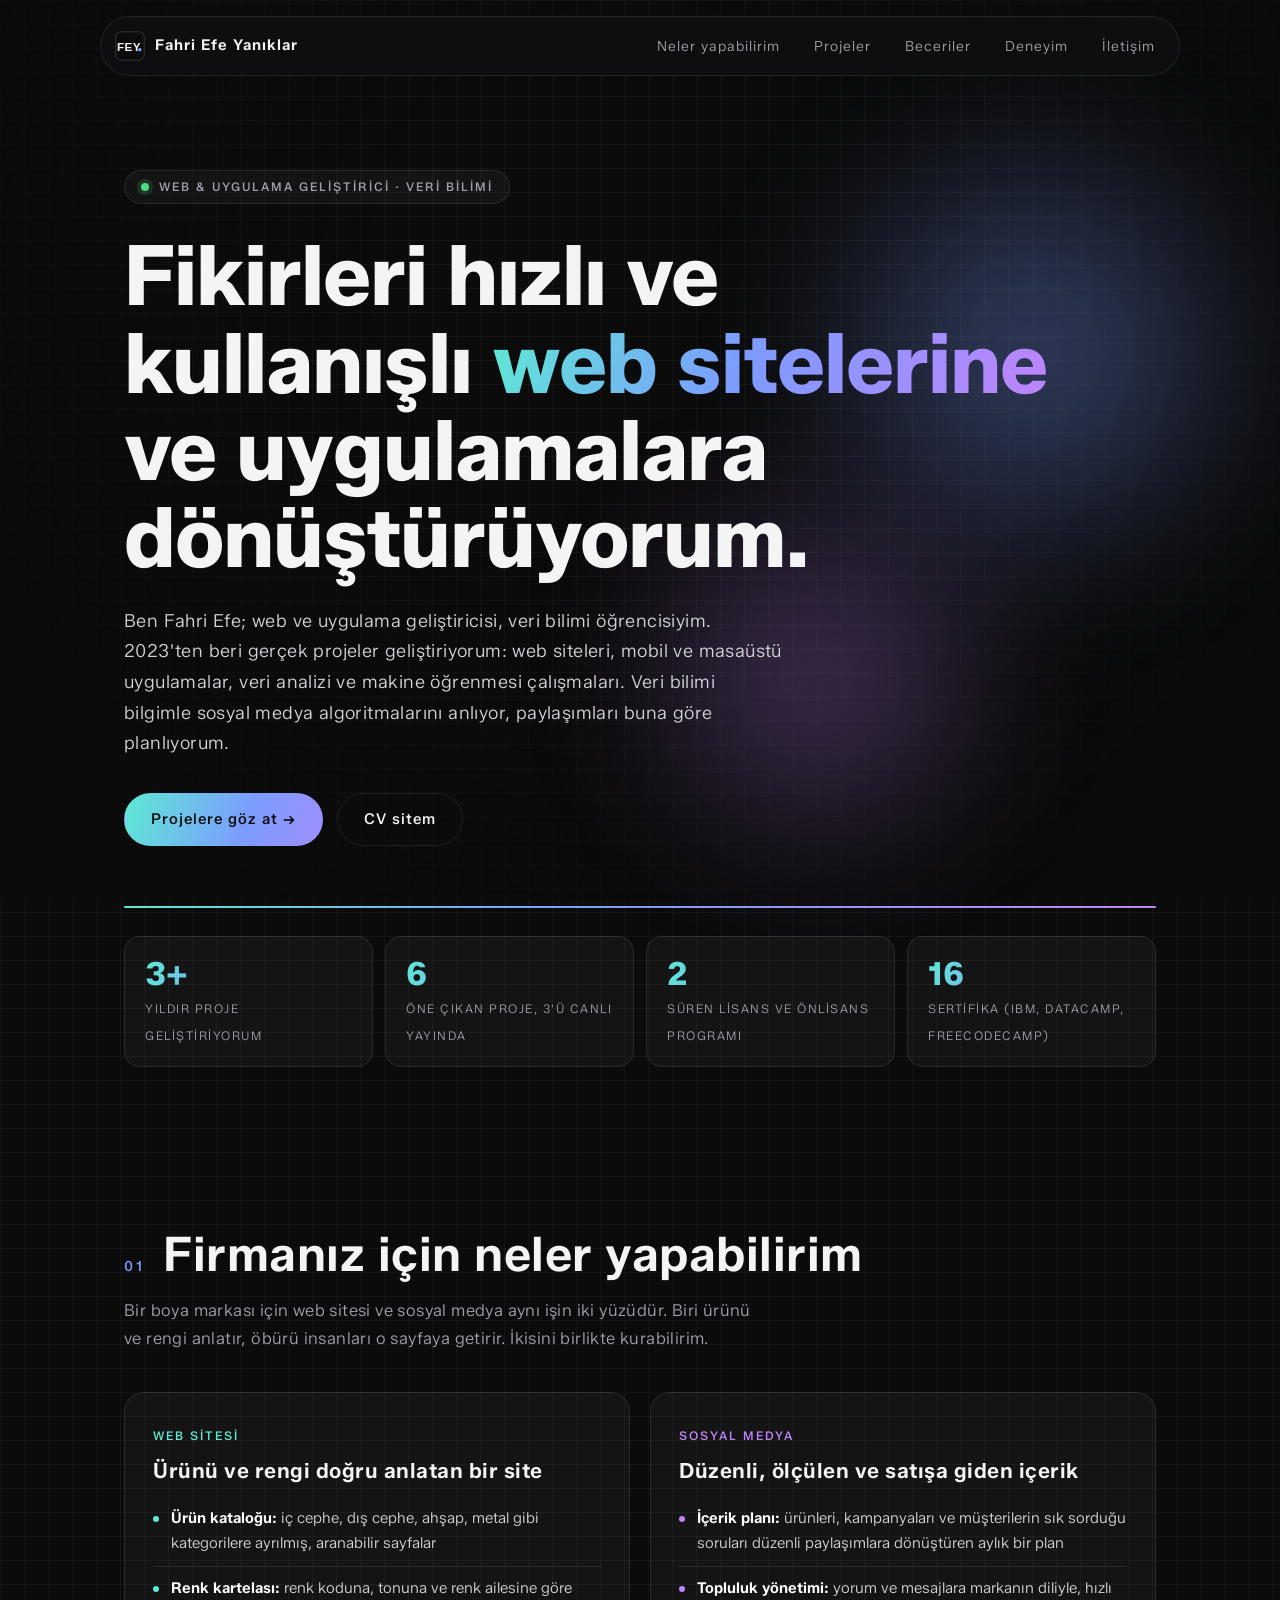
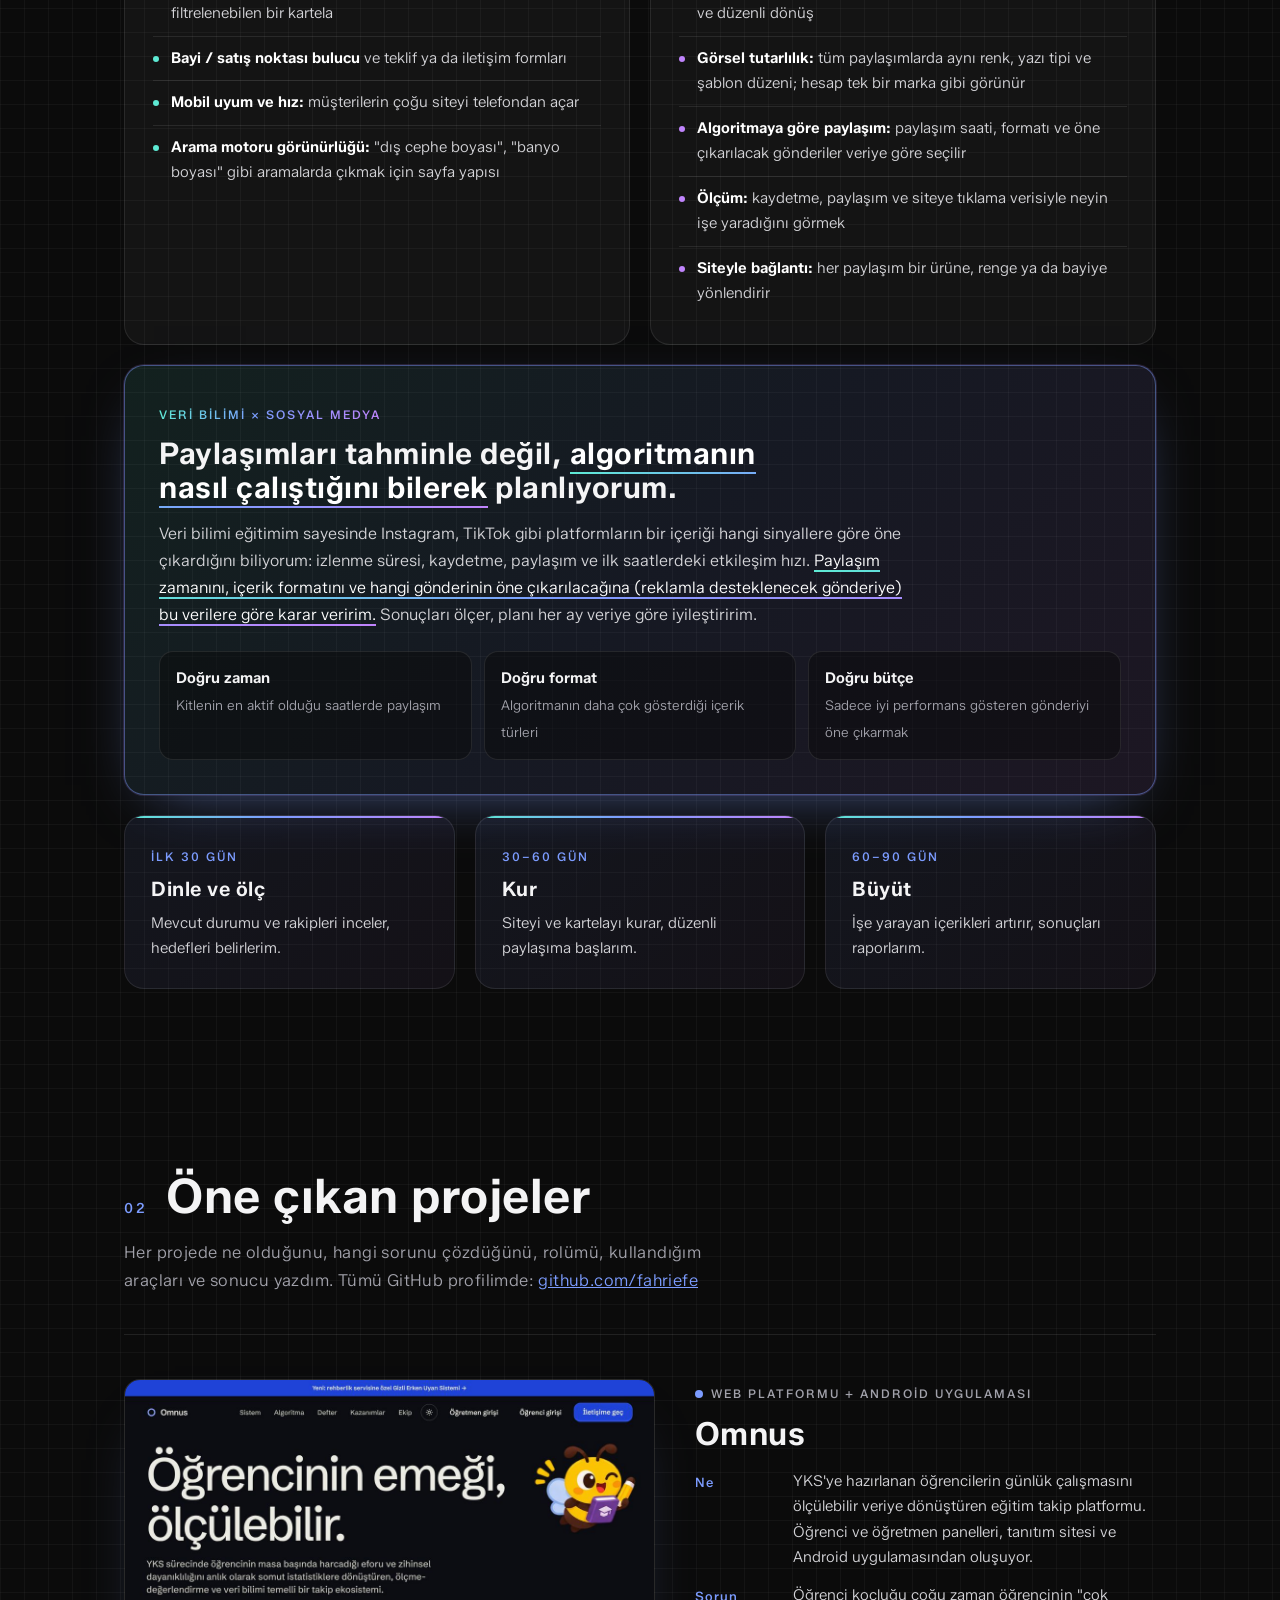
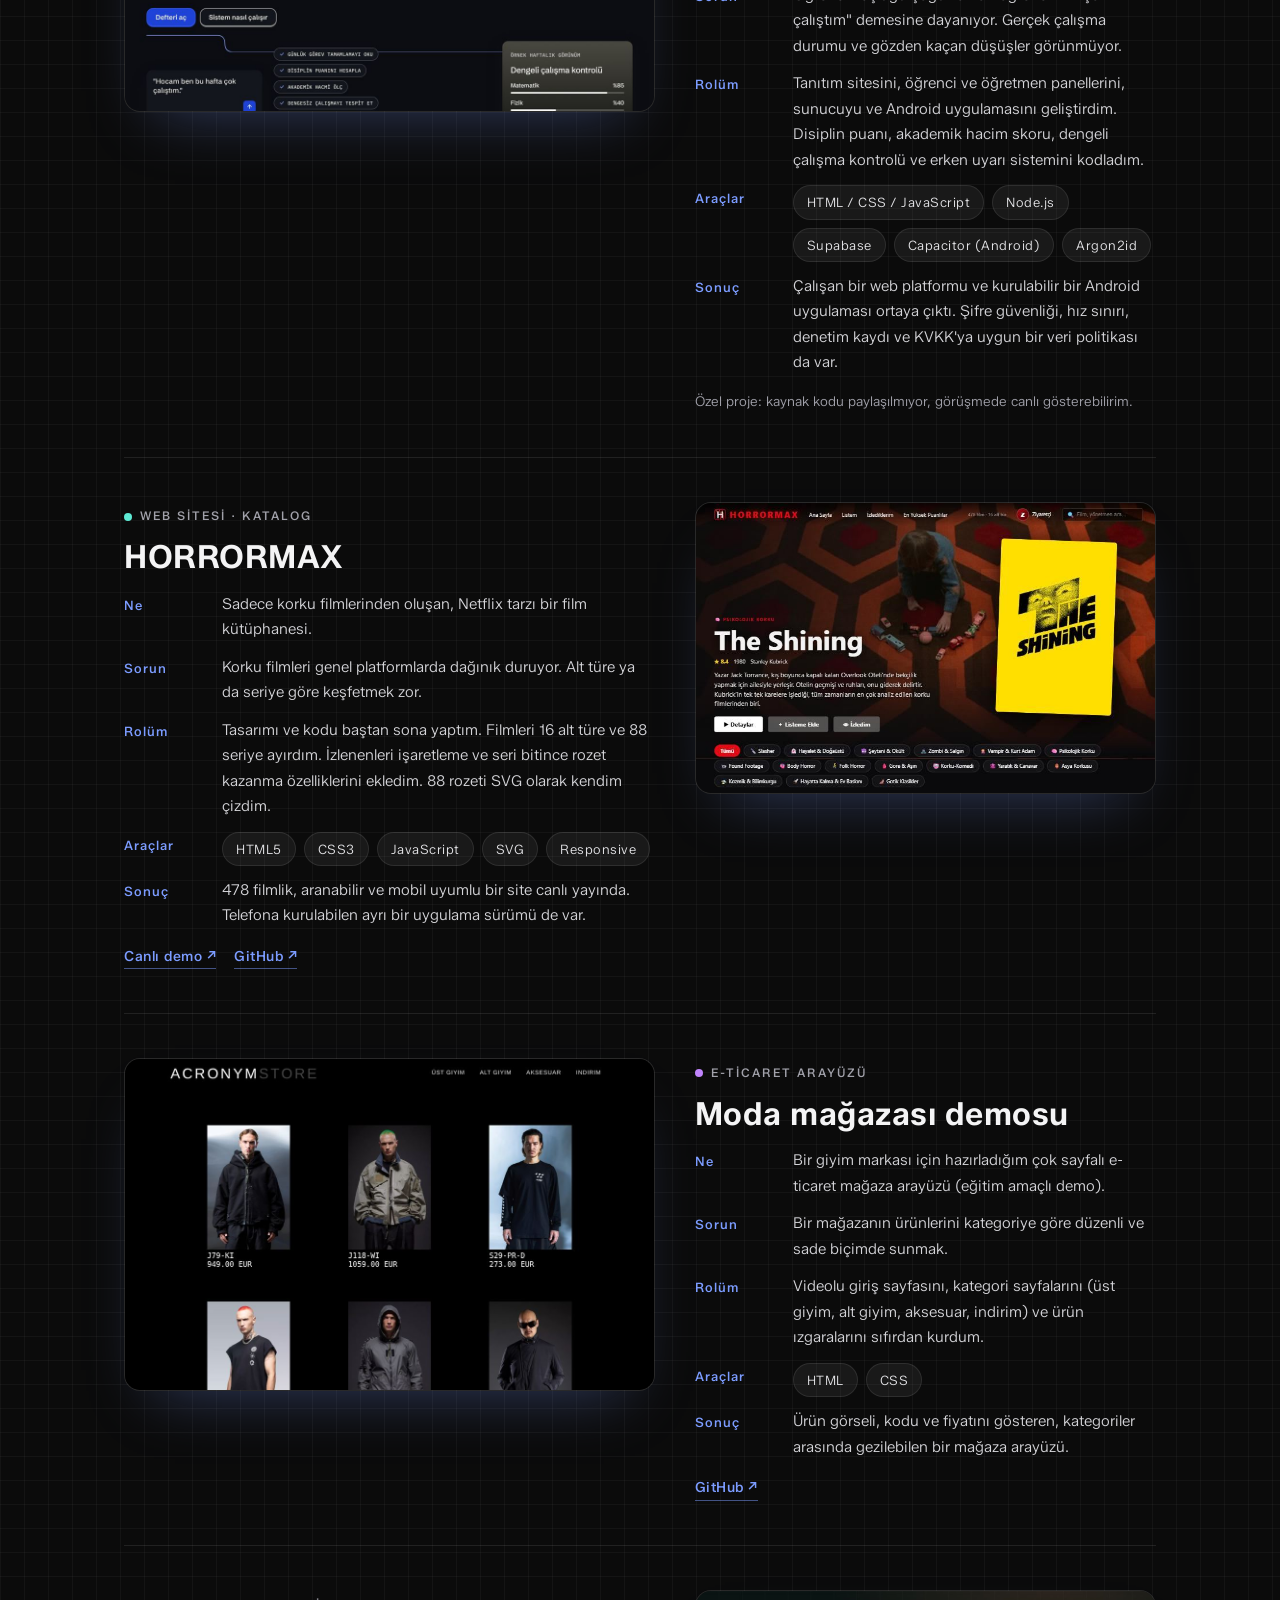
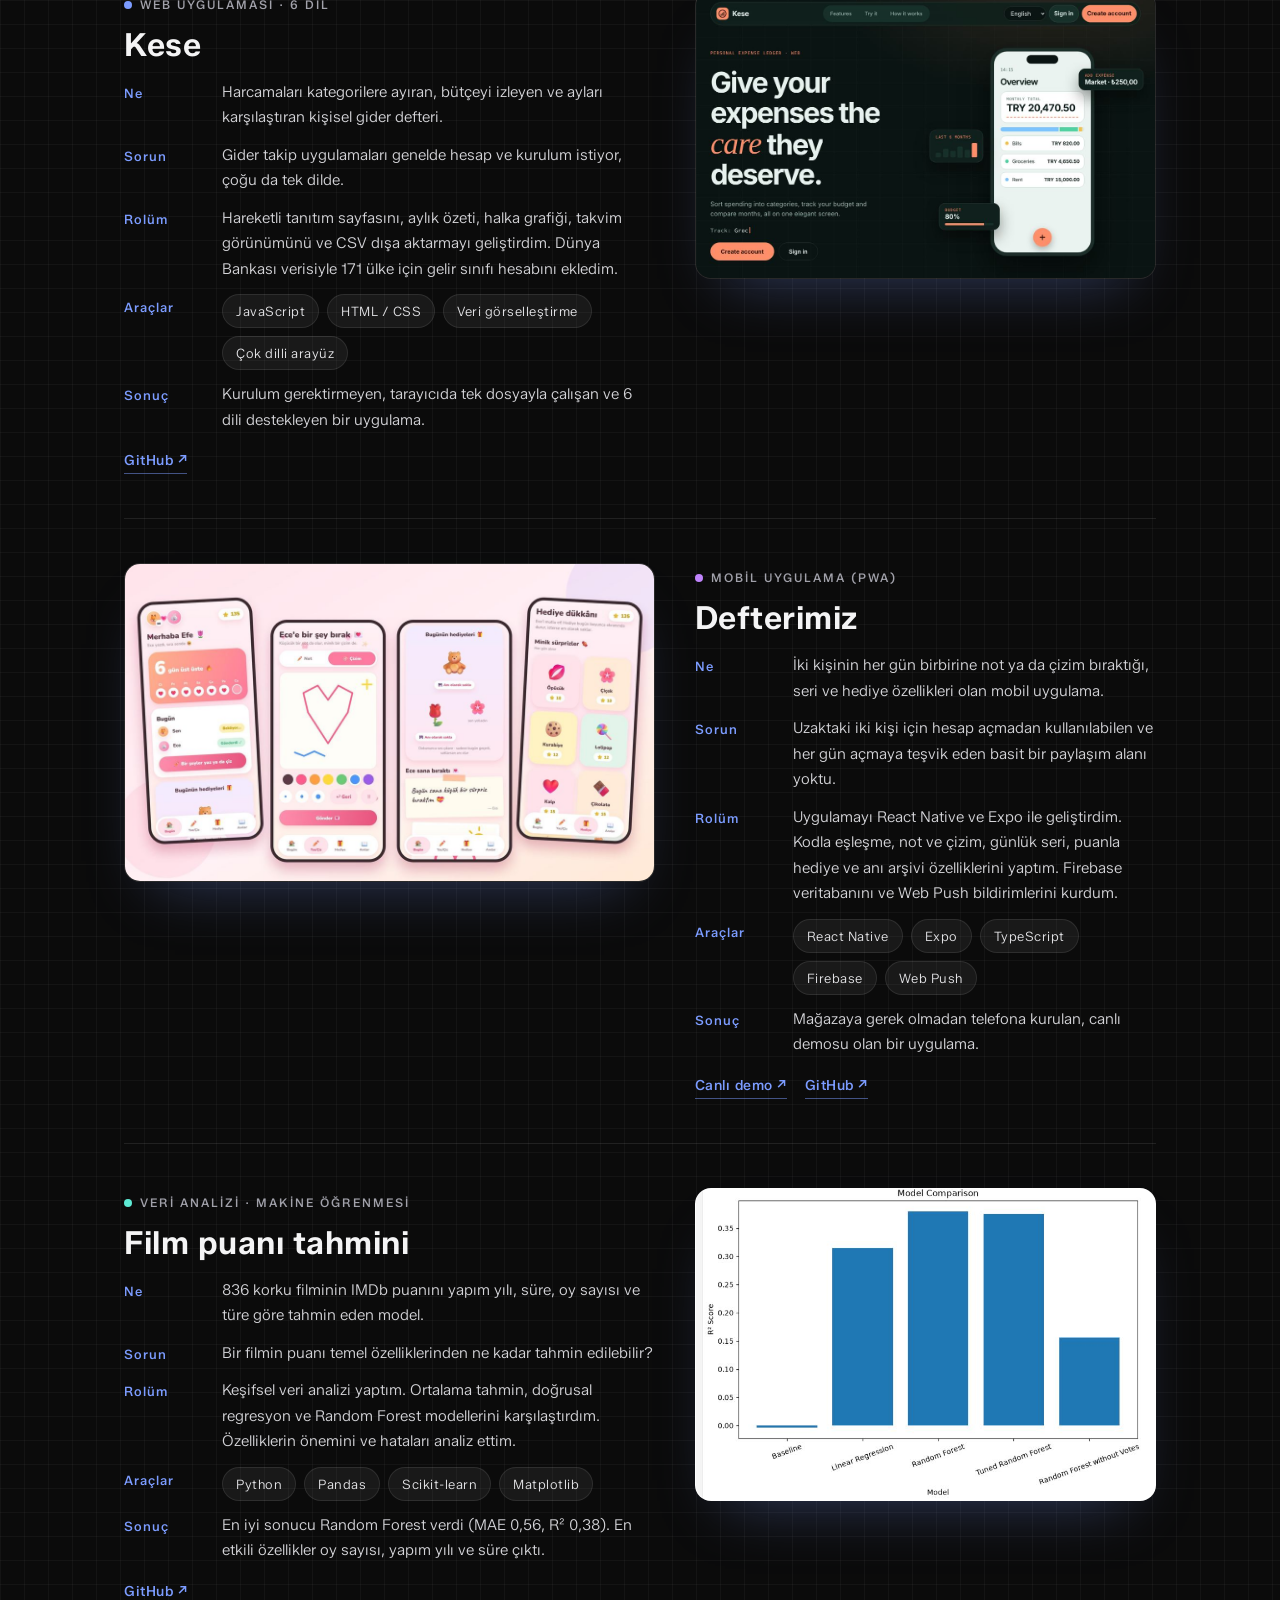
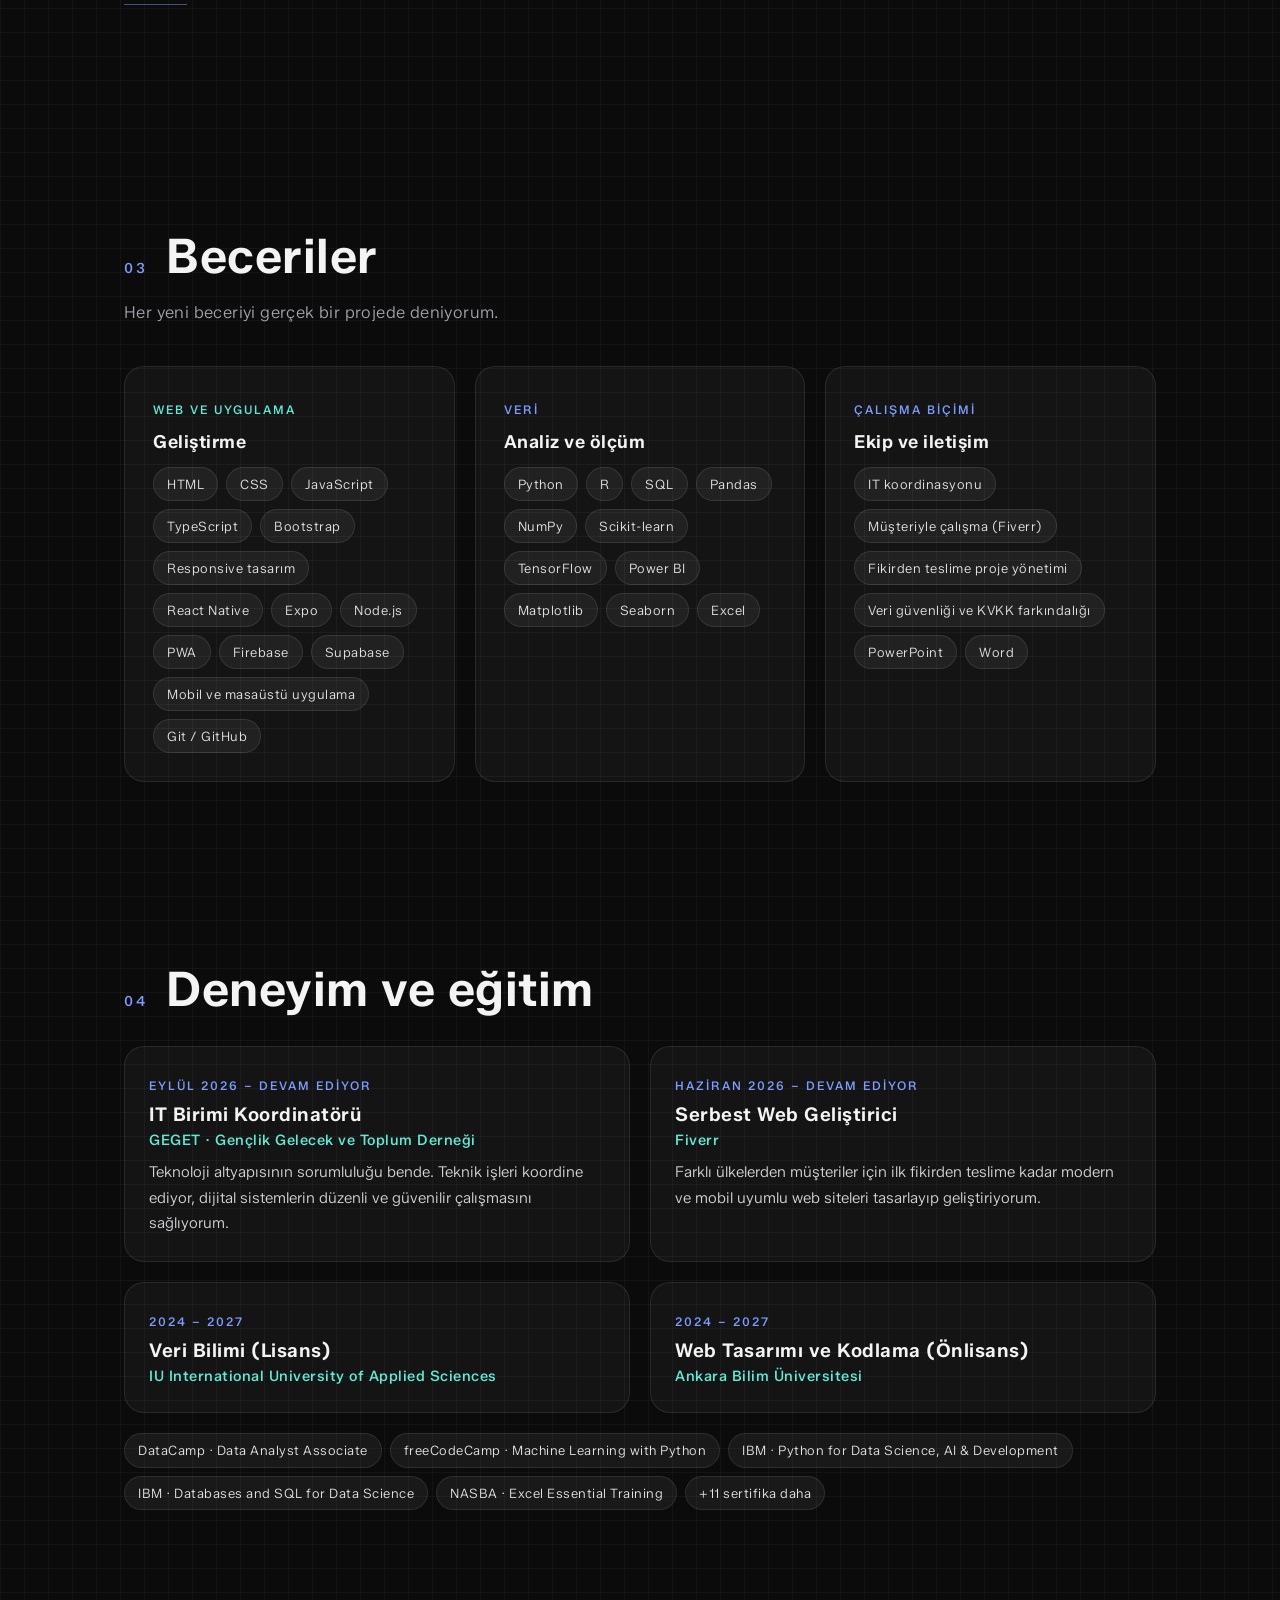
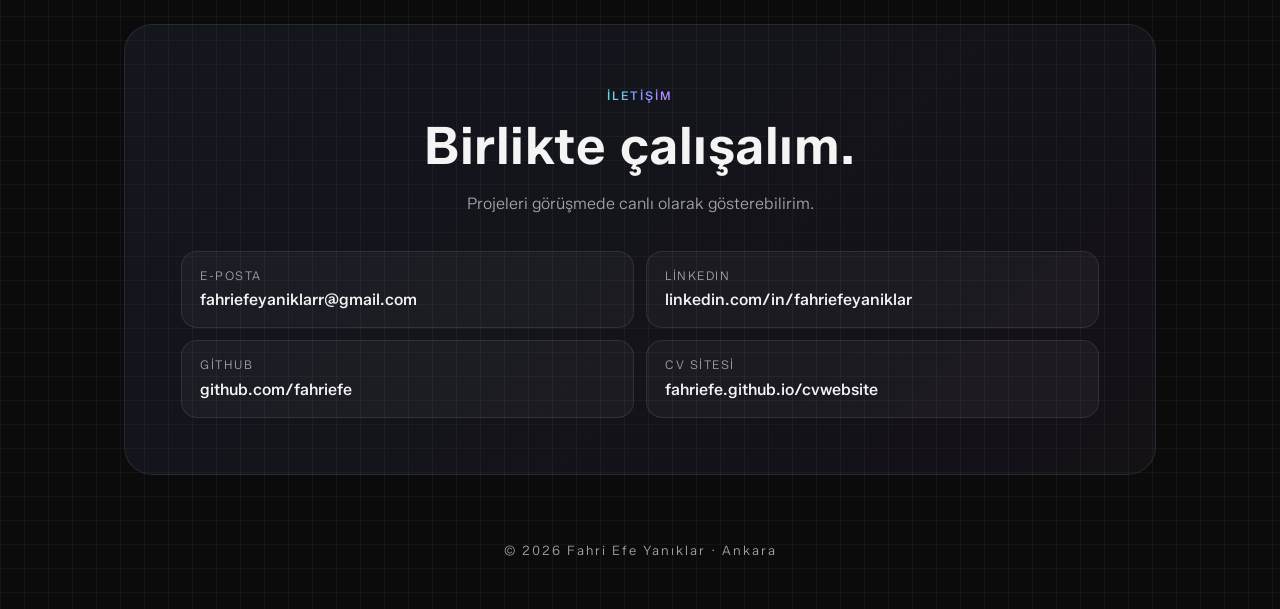
==== portfolyo/index.html @ 260abab4 "Add portfolio page" ====
<!DOCTYPE html>
<html lang="tr">
<head>
<meta charset="utf-8">
<meta name="viewport" content="width=device-width, initial-scale=1">
<title>Fahri Efe Yanıklar · Portföy</title>
<link rel="icon" type="image/svg+xml" href="[data-uri]">
<link rel="preconnect" href="https://fonts.googleapis.com">
<link rel="preconnect" href="https://fonts.gstatic.com" crossorigin>
<link href="https://fonts.googleapis.com/css2?family=Zalando+Sans:ital,wght@0,200..900;1,200..900&display=swap" rel="stylesheet">
<style>
:root{
  --bg:#0b0b0b; --surface:rgba(255,255,255,.04); --border:rgba(255,255,255,.09);
  --text:#f4f4f5; --muted:#a1a1aa; --soft:#d4d4d8;
  --a1:#7c9cff; --a2:#c084fc; --a3:#5eead4;
  --grad:linear-gradient(110deg,var(--a3),var(--a1) 45%,var(--a2));
  --terra:var(--a1); --ochre:var(--a2); --teal:var(--a3); --indigo:var(--a1); --plum:var(--a2); --ink:var(--a3);
  --radius:20px;
}
*{box-sizing:border-box;margin:0;padding:0}
html{scroll-behavior:smooth;scroll-padding-top:90px;background:var(--bg)}
body{font-family:"Zalando Sans",system-ui,sans-serif;font-weight:300;color:var(--text);line-height:1.7;-webkit-font-smoothing:antialiased;overflow-x:hidden;
  background-color:var(--bg);
  background-image:linear-gradient(90deg,rgba(255,255,255,.035) 1px,transparent 1px),linear-gradient(rgba(255,255,255,.035) 1px,transparent 1px);
  background-size:24px 24px}
body::before{content:"";position:fixed;inset:0;pointer-events:none;z-index:0;background:radial-gradient(ellipse at 50% 30%,transparent 30%,var(--bg) 85%)}
header,section,nav,footer,#iletisim{position:relative;z-index:1}
a{color:inherit}
b,strong{font-weight:600}
.wrap{max-width:1080px;margin:0 auto;padding:0 24px}
.mono{font-size:12px;letter-spacing:2px;text-transform:uppercase;font-weight:500}
h1,h2,h3,h4{font-weight:600;letter-spacing:.5px;line-height:1.15}
.grad{background:var(--grad);-webkit-background-clip:text;background-clip:text;color:transparent}

/* nav (pill, like CV site) */
nav{position:fixed;top:16px;left:50%;transform:translateX(-50%);width:min(1080px,calc(100% - 32px));z-index:50;
  background:rgba(18,18,20,.6);backdrop-filter:blur(16px);-webkit-backdrop-filter:blur(16px);border:1px solid var(--border);border-radius:999px}
nav .wrap{display:flex;align-items:center;justify-content:space-between;height:58px;padding:0 10px 0 14px;max-width:none}
.brand{display:flex;align-items:center;gap:10px;font-weight:600;letter-spacing:1px;text-decoration:none;font-size:15px}
.brand svg{width:30px;height:30px}
nav ul{display:flex;gap:6px;list-style:none}
nav ul a{text-decoration:none;padding:7px 14px;border-radius:999px;font-size:14px;letter-spacing:1px;color:var(--muted);transition:.25s}
nav ul a:hover{color:#fff;background:rgba(255,255,255,.08)}
@media(max-width:860px){nav ul{display:none}}

/* hero */
.hero{padding:170px 0 70px;position:relative}
.orb{position:absolute;border-radius:50%;filter:blur(90px);opacity:.33;z-index:-1;pointer-events:none}
.orb-a{width:340px;height:340px;background:var(--a1);right:6%;top:16%}
.orb-b{width:260px;height:260px;background:var(--a2);right:26%;top:48%}
.hero .eyebrow{display:inline-flex;align-items:center;gap:10px;padding:6px 16px;border:1px solid var(--border);border-radius:999px;background:var(--surface);color:var(--muted);margin-bottom:28px}
.hero .eyebrow::before{content:"";width:8px;height:8px;border-radius:50%;background:#4ade80;box-shadow:0 0 0 4px rgba(74,222,128,.15)}
.hero h1{font-size:clamp(42px,6.6vw,84px);line-height:1.04;font-weight:700;letter-spacing:-1px;max-width:17ch}
.hero h1 em{font-style:normal;background:var(--grad);-webkit-background-clip:text;background-clip:text;color:transparent}
.hero p.lead{font-size:18px;letter-spacing:.4px;color:var(--soft);max-width:60ch;margin-top:24px}
.cta{display:flex;flex-wrap:wrap;gap:14px;margin-top:34px}
.btn{display:inline-flex;align-items:center;gap:10px;padding:13px 26px;border-radius:999px;font-weight:500;font-size:15px;letter-spacing:1px;text-decoration:none;border:1px solid var(--border);color:var(--text);background:transparent;transition:.3s}
.btn.solid{background:var(--grad);background-size:140% 100%;color:#0b0b0b;border-color:transparent}
.btn:hover{transform:translateY(-2px)}
.btn.solid:hover{box-shadow:0 10px 30px -8px rgba(124,156,255,.6);background-position:100% 0}
.swatchbar{height:2px;border-radius:999px;margin-top:60px;background:var(--grad)}
.swatchbar i{display:none}
.stats{display:grid;grid-template-columns:repeat(4,1fr);gap:12px;margin-top:28px}
.stat{background:var(--surface);border:1px solid var(--border);border-radius:16px;padding:18px 20px}
.stat b{font-size:32px;font-weight:700;display:block;line-height:1.2;background:var(--grad);-webkit-background-clip:text;background-clip:text;color:transparent}
.stat span{color:var(--muted);font-size:12px;letter-spacing:1.5px;text-transform:uppercase}
@media(max-width:760px){.stats{grid-template-columns:repeat(2,1fr)}}

section{padding:90px 0}
.sec-head{display:flex;align-items:baseline;gap:18px;margin-bottom:14px}
.sec-head .num{color:var(--a1);font-size:14px;letter-spacing:3px}
.sec-head h2{font-size:clamp(30px,5vw,48px)}
.sec-sub{color:var(--muted);max-width:64ch;margin-bottom:40px;font-size:16.5px;letter-spacing:.4px}
.sec-sub a{color:var(--a1)}

/* cards */
.offer{display:grid;grid-template-columns:1fr 1fr;gap:20px}
.card{position:relative;background:var(--surface);border:1px solid var(--border);border-radius:var(--radius);padding:28px;transition:.35s}
.card:hover{border-color:rgba(124,156,255,.4);transform:translateY(-4px)}
.card h3{font-size:21px;margin:10px 0 14px}
.card ul{list-style:none}
.card li{padding:9px 0 9px 18px;border-top:1px solid var(--border);position:relative;color:var(--soft);font-size:15px}
.card li:first-child{border-top:0}
.card li::before{content:"";position:absolute;left:0;top:19px;width:6px;height:6px;border-radius:50%;background:var(--c,var(--a1))}
.card li b{color:#fff}
@media(max-width:760px){.offer{grid-template-columns:1fr}}
.plan{margin-top:20px;display:grid;grid-template-columns:repeat(3,1fr);gap:20px}
.phase{border-radius:var(--radius);padding:26px;border:1px solid var(--border);background:linear-gradient(135deg,rgba(124,156,255,.08),rgba(192,132,252,.05))!important;position:relative;overflow:hidden}
.phase::before{content:"";position:absolute;left:0;top:0;right:0;height:2px;background:var(--grad)}
.phase .mono{color:var(--a1)}
.phase h4{font-size:20px;margin:8px 0 10px}
.phase p{font-size:15px;color:var(--soft)}
@media(max-width:760px){.plan{grid-template-columns:1fr}}

/* projects */
.proj{display:grid;grid-template-columns:1.15fr 1fr;gap:40px;align-items:start;padding:44px 0;border-top:1px solid var(--border)}
.proj:nth-of-type(even) .shot{order:2}
.shot{border-radius:16px;overflow:hidden;border:1px solid var(--border);background:var(--surface)!important;box-shadow:0 30px 60px -30px rgba(124,156,255,.35)}
.shot img{display:block;width:100%;height:auto}
.tag{display:inline-flex;align-items:center;gap:8px;color:var(--muted)}
.tag i{width:8px;height:8px;border-radius:50%;background:var(--c)}
.proj h3{font-size:32px;margin:10px 0 6px}
.proj .one{color:var(--soft);font-size:16.5px;margin-bottom:18px}
dl{display:grid;grid-template-columns:82px 1fr;gap:12px 16px;font-size:15px;margin-top:16px}
dt{color:var(--a1);font-weight:500;font-size:13px;letter-spacing:1px;padding-top:2px}
dd{color:var(--soft)}
.why{margin-top:18px;background:linear-gradient(135deg,rgba(124,156,255,.08),rgba(192,132,252,.05));border:1px solid var(--border);border-left:2px solid var(--c);border-radius:12px;padding:14px 16px;font-size:15px;color:var(--soft)}
.why b{display:block;font-size:11.5px;letter-spacing:2px;text-transform:uppercase;color:var(--c);margin-bottom:2px;font-weight:600}
.pills{display:flex;flex-wrap:wrap;gap:8px;margin-top:16px}
.pill{font-size:13px;padding:5px 13px;border-radius:999px;background:rgba(255,255,255,.06);border:1px solid var(--border);color:#e4e4e7;letter-spacing:.5px}
.links{margin-top:16px;display:flex;gap:18px;flex-wrap:wrap;font-size:14px;font-weight:500;letter-spacing:.5px}
.links a{text-decoration:none;color:var(--a1);border-bottom:1px solid rgba(124,156,255,.5)}
.private{font-size:13.5px;color:var(--muted);margin-top:14px}
@media(max-width:860px){.proj{grid-template-columns:1fr;gap:24px}.proj:nth-of-type(even) .shot{order:0}}

/* skills */
.skills{display:grid;grid-template-columns:repeat(3,1fr);gap:20px}
.skills .card h3{font-size:18px}
.skills .pills{margin-top:6px}
@media(max-width:860px){.skills{grid-template-columns:1fr}}

/* timeline */
.tl{display:grid;grid-template-columns:1fr 1fr;gap:20px}
.tl .item{background:var(--surface);border:1px solid var(--border);border-radius:var(--radius);padding:24px}
.tl .when{color:var(--a1)}
.tl h3{font-size:19px;margin:6px 0 2px}
.tl .org{color:var(--a3);font-weight:500;font-size:14.5px;letter-spacing:.5px}
.tl p{color:var(--soft);font-size:15px;margin-top:8px}
@media(max-width:760px){.tl{grid-template-columns:1fr}}
.certs{margin-top:20px;display:flex;flex-wrap:wrap;gap:8px}

/* contact */
.contact{border:1px solid var(--border);background:linear-gradient(135deg,rgba(124,156,255,.08),rgba(192,132,252,.05));border-radius:28px;padding:56px;margin:24px 0 64px;position:relative;overflow:hidden;text-align:center}
.contact h2{font-size:clamp(30px,5vw,52px);max-width:18ch;margin:8px auto 0}
.contact p{color:var(--muted);margin:14px auto 0;max-width:52ch}
.contact .rows{margin-top:34px;display:grid;grid-template-columns:repeat(2,1fr);gap:12px;text-align:left}
.contact .rows div{border:1px solid var(--border);background:var(--surface);border-radius:16px;padding:14px 18px}
.contact .rows span{display:block;color:var(--muted);font-size:12px;letter-spacing:1.5px;text-transform:uppercase}
.contact .rows a{text-decoration:none;font-weight:500;word-break:break-all}
.contact .rows a:hover{color:var(--a1)}
.contact .bar{display:none}
@media(max-width:760px){.contact{padding:34px 22px}.contact .rows{grid-template-columns:1fr}}
footer{padding:0 0 48px;color:var(--muted);font-size:13px;letter-spacing:2px;text-align:center}

.algo{margin-top:20px;position:relative;border-radius:var(--radius);padding:34px;background:linear-gradient(135deg,rgba(94,234,212,.10),rgba(124,156,255,.10) 50%,rgba(192,132,252,.10));border:1px solid rgba(124,156,255,.45);box-shadow:0 0 0 1px rgba(192,132,252,.15),0 20px 60px -30px rgba(124,156,255,.6)}
.algo h3{font-size:clamp(22px,2.6vw,30px);margin:10px 0 14px;max-width:32ch}
.algo p{color:var(--soft);font-size:16px;max-width:75ch}
.algo u{text-decoration:none;background-image:var(--grad);background-repeat:no-repeat;background-size:100% 2px;background-position:0 100%;padding-bottom:2px;color:#fff}
.algo-points{display:grid;grid-template-columns:repeat(3,1fr);gap:12px;margin-top:22px}
.algo-points div{background:rgba(11,11,11,.5);border:1px solid var(--border);border-radius:14px;padding:14px 16px}
.algo-points b{display:block;font-size:15px}
.algo-points span{color:var(--muted);font-size:13.5px}
@media(max-width:760px){.algo{padding:24px}.algo-points{grid-template-columns:1fr}}
</style>
</head>
<body>

<nav><div class="wrap">
  <a class="brand" href="#top"><svg xmlns="http://www.w3.org/2000/svg" viewBox="0 0 64 64" width="34" height="34" aria-label="FEY logosu">
  <defs>
    <linearGradient id="g" x1="0" y1="0" x2="1" y2="1">
      <stop offset="0" stop-color="#5eead4"/>
      <stop offset=".5" stop-color="#7c9cff"/>
      <stop offset="1" stop-color="#c084fc"/>
    </linearGradient>
  </defs>
  <rect width="64" height="64" rx="14" fill="#0b0b0b"/>
  <rect x="1.5" y="1.5" width="61" height="61" rx="12.5" fill="none" stroke="#ffffff" stroke-opacity=".12" stroke-width="3"/>
  <text x="30" y="43" text-anchor="middle" font-family="Arial, Helvetica, sans-serif" font-weight="800" font-size="25" letter-spacing="1" fill="#f4f4f5">FEY</text>
  <circle cx="53" cy="40" r="3.6" fill="url(#g)"/>
</svg>Fahri Efe Yanıklar</a>
  <ul>
    <li><a href="#katki">Neler yapabilirim</a></li>
    <li><a href="#projeler">Projeler</a></li>
    <li><a href="#beceriler">Beceriler</a></li>
    <li><a href="#deneyim">Deneyim</a></li>
    <li><a href="#iletisim">İletişim</a></li>
  </ul>
</div></nav>

<header class="hero" id="top"><span class="orb orb-a"></span><span class="orb orb-b"></span><div class="wrap">
  <div class="mono eyebrow">Web &amp; uygulama geliştirici · Veri bilimi</div>
  <h1>Fikirleri hızlı ve kullanışlı <em>web sitelerine</em> ve uygulamalara dönüştürüyorum.</h1>
  <p class="lead">Ben Fahri Efe; web ve uygulama geliştiricisi, veri bilimi öğrencisiyim. 2023'ten beri gerçek projeler geliştiriyorum: web siteleri, mobil ve masaüstü uygulamalar, veri analizi ve makine öğrenmesi çalışmaları. Veri bilimi bilgimle sosyal medya algoritmalarını anlıyor, paylaşımları buna göre planlıyorum.</p>
  <div class="cta">
    <a class="btn solid" href="#projeler">Projelere göz at →</a>
    <a class="btn" href="https://fahriefe.github.io/cvwebsite/" target="_blank" rel="noopener">CV sitem</a>
  </div>
  <div class="swatchbar"><i style="background:var(--terra)"></i><i style="background:var(--ochre)"></i><i style="background:var(--teal)"></i><i style="background:var(--indigo)"></i><i style="background:var(--plum)"></i></div>
  <div class="stats">
    <div class="stat"><b>3+</b><span>yıldır proje geliştiriyorum</span></div>
    <div class="stat"><b>6</b><span>öne çıkan proje, 3'ü canlı yayında</span></div>
    <div class="stat"><b>2</b><span>süren lisans ve önlisans programı</span></div>
    <div class="stat"><b>16</b><span>sertifika (IBM, DataCamp, freeCodeCamp)</span></div>
  </div>
</div></header>

<section id="katki"><div class="wrap">
  <div class="sec-head"><span class="mono num">01</span><h2>Firmanız için neler yapabilirim</h2></div>
  <p class="sec-sub">Bir boya markası için web sitesi ve sosyal medya aynı işin iki yüzüdür. Biri ürünü ve rengi anlatır, öbürü insanları o sayfaya getirir. İkisini birlikte kurabilirim.</p>
  <div class="offer">
    <div class="card" style="--c:var(--teal)">
      <span class="mono" style="color:var(--teal)">Web sitesi</span>
      <h3>Ürünü ve rengi doğru anlatan bir site</h3>
      <ul>
        <li><b>Ürün kataloğu:</b> iç cephe, dış cephe, ahşap, metal gibi kategorilere ayrılmış, aranabilir sayfalar</li>
        <li><b>Renk kartelası:</b> renk koduna, tonuna ve renk ailesine göre filtrelenebilen bir kartela</li>
        <li><b>Bayi / satış noktası bulucu</b> ve teklif ya da iletişim formları</li>
        <li><b>Mobil uyum ve hız:</b> müşterilerin çoğu siteyi telefondan açar</li>
        <li><b>Arama motoru görünürlüğü:</b> "dış cephe boyası", "banyo boyası" gibi aramalarda çıkmak için sayfa yapısı</li>
      </ul>
    </div>
    <div class="card" style="--c:var(--ochre)">
      <span class="mono" style="color:var(--ochre)">Sosyal medya</span>
      <h3>Düzenli, ölçülen ve satışa giden içerik</h3>
      <ul>
        <li><b>İçerik planı:</b> ürünleri, kampanyaları ve müşterilerin sık sorduğu soruları düzenli paylaşımlara dönüştüren aylık bir plan</li>
        <li><b>Topluluk yönetimi:</b> yorum ve mesajlara markanın diliyle, hızlı ve düzenli dönüş</li>
        <li><b>Görsel tutarlılık:</b> tüm paylaşımlarda aynı renk, yazı tipi ve şablon düzeni; hesap tek bir marka gibi görünür</li>
        <li><b>Algoritmaya göre paylaşım:</b> paylaşım saati, formatı ve öne çıkarılacak gönderiler veriye göre seçilir</li>
        <li><b>Ölçüm:</b> kaydetme, paylaşım ve siteye tıklama verisiyle neyin işe yaradığını görmek</li>
        <li><b>Siteyle bağlantı:</b> her paylaşım bir ürüne, renge ya da bayiye yönlendirir</li>
      </ul>
    </div>
  </div>
  <div class="algo">
    <span class="mono grad">Veri bilimi × sosyal medya</span>
    <h3>Paylaşımları tahminle değil, <u>algoritmanın nasıl çalıştığını bilerek</u> planlıyorum.</h3>
    <p>Veri bilimi eğitimim sayesinde Instagram, TikTok gibi platformların bir içeriği hangi sinyallere göre öne çıkardığını biliyorum: izlenme süresi, kaydetme, paylaşım ve ilk saatlerdeki etkileşim hızı. <u>Paylaşım zamanını, içerik formatını ve hangi gönderinin öne çıkarılacağına (reklamla desteklenecek gönderiye) bu verilere göre karar veririm.</u> Sonuçları ölçer, planı her ay veriye göre iyileştiririm.</p>
    <div class="algo-points">
      <div><b>Doğru zaman</b><span>Kitlenin en aktif olduğu saatlerde paylaşım</span></div>
      <div><b>Doğru format</b><span>Algoritmanın daha çok gösterdiği içerik türleri</span></div>
      <div><b>Doğru bütçe</b><span>Sadece iyi performans gösteren gönderiyi öne çıkarmak</span></div>
    </div>
  </div>
  <div class="plan">
    <div class="phase" style="background:var(--ink)"><span class="mono">İlk 30 gün</span><h4>Dinle ve ölç</h4><p>Mevcut durumu ve rakipleri inceler, hedefleri belirlerim.</p></div>
    <div class="phase" style="background:var(--teal)"><span class="mono">30–60 gün</span><h4>Kur</h4><p>Siteyi ve kartelayı kurar, düzenli paylaşıma başlarım.</p></div>
    <div class="phase" style="background:var(--indigo)"><span class="mono">60–90 gün</span><h4>Büyüt</h4><p>İşe yarayan içerikleri artırır, sonuçları raporlarım.</p></div>
  </div>
</div></section>

<section id="projeler"><div class="wrap">
  <div class="sec-head"><span class="mono num">02</span><h2>Öne çıkan projeler</h2></div>
  <p class="sec-sub">Her projede ne olduğunu, hangi sorunu çözdüğünü, rolümü, kullandığım araçları ve sonucu yazdım. Tümü GitHub profilimde: <a href="https://github.com/fahriefe" target="_blank" rel="noopener">github.com/fahriefe</a></p>

  <article class="proj" style="--c:var(--a1)">
    <div class="shot"><img src="[data-uri]" alt="Omnus ekran görüntüsü"></div>
    <div>
      <span class="mono tag"><i></i>Web platformu + Android uygulaması</span>
      <h3>Omnus</h3>
      <dl>
        <dt>Ne</dt><dd>YKS'ye hazırlanan öğrencilerin günlük çalışmasını ölçülebilir veriye dönüştüren eğitim takip platformu. Öğrenci ve öğretmen panelleri, tanıtım sitesi ve Android uygulamasından oluşuyor.</dd>
        <dt>Sorun</dt><dd>Öğrenci koçluğu çoğu zaman öğrencinin "çok çalıştım" demesine dayanıyor. Gerçek çalışma durumu ve gözden kaçan düşüşler görünmüyor.</dd>
        <dt>Rolüm</dt><dd>Tanıtım sitesini, öğrenci ve öğretmen panellerini, sunucuyu ve Android uygulamasını geliştirdim. Disiplin puanı, akademik hacim skoru, dengeli çalışma kontrolü ve erken uyarı sistemini kodladım.</dd>
        <dt>Araçlar</dt><dd><div class="pills" style="margin-top:0"><span class="pill">HTML / CSS / JavaScript</span><span class="pill">Node.js</span><span class="pill">Supabase</span><span class="pill">Capacitor (Android)</span><span class="pill">Argon2id</span></div></dd>
        <dt>Sonuç</dt><dd>Çalışan bir web platformu ve kurulabilir bir Android uygulaması ortaya çıktı. Şifre güvenliği, hız sınırı, denetim kaydı ve KVKK'ya uygun bir veri politikası da var.</dd>
      </dl>
      <p class="private">Özel proje: kaynak kodu paylaşılmıyor, görüşmede canlı gösterebilirim.</p>
    </div>
  </article>

  <article class="proj" style="--c:var(--a3)">
    <div class="shot"><img src="[data-uri]" alt="HORRORMAX ekran görüntüsü"></div>
    <div>
      <span class="mono tag"><i></i>Web sitesi · katalog</span>
      <h3>HORRORMAX</h3>
      <dl>
        <dt>Ne</dt><dd>Sadece korku filmlerinden oluşan, Netflix tarzı bir film kütüphanesi.</dd>
        <dt>Sorun</dt><dd>Korku filmleri genel platformlarda dağınık duruyor. Alt türe ya da seriye göre keşfetmek zor.</dd>
        <dt>Rolüm</dt><dd>Tasarımı ve kodu baştan sona yaptım. Filmleri 16 alt türe ve 88 seriye ayırdım. İzlenenleri işaretleme ve seri bitince rozet kazanma özelliklerini ekledim. 88 rozeti SVG olarak kendim çizdim.</dd>
        <dt>Araçlar</dt><dd><div class="pills" style="margin-top:0"><span class="pill">HTML5</span><span class="pill">CSS3</span><span class="pill">JavaScript</span><span class="pill">SVG</span><span class="pill">Responsive</span></div></dd>
        <dt>Sonuç</dt><dd>478 filmlik, aranabilir ve mobil uyumlu bir site canlı yayında. Telefona kurulabilen ayrı bir uygulama sürümü de var.</dd>
      </dl>
      <div class="links"><a href="https://fahriefe.github.io/horrormax/" target="_blank" rel="noopener">Canlı demo ↗</a><a href="https://github.com/fahriefe/horrormax" target="_blank" rel="noopener">GitHub ↗</a></div>
    </div>
  </article>

  <article class="proj" style="--c:var(--a2)">
    <div class="shot"><img src="[data-uri]" alt="Moda mağazası demosu ekran görüntüsü"></div>
    <div>
      <span class="mono tag"><i></i>E-ticaret arayüzü</span>
      <h3>Moda mağazası demosu</h3>
      <dl>
        <dt>Ne</dt><dd>Bir giyim markası için hazırladığım çok sayfalı e-ticaret mağaza arayüzü (eğitim amaçlı demo).</dd>
        <dt>Sorun</dt><dd>Bir mağazanın ürünlerini kategoriye göre düzenli ve sade biçimde sunmak.</dd>
        <dt>Rolüm</dt><dd>Videolu giriş sayfasını, kategori sayfalarını (üst giyim, alt giyim, aksesuar, indirim) ve ürün ızgaralarını sıfırdan kurdum.</dd>
        <dt>Araçlar</dt><dd><div class="pills" style="margin-top:0"><span class="pill">HTML</span><span class="pill">CSS</span></div></dd>
        <dt>Sonuç</dt><dd>Ürün görseli, kodu ve fiyatını gösteren, kategoriler arasında gezilebilen bir mağaza arayüzü.</dd>
      </dl>
      <div class="links"><a href="https://github.com/fahriefe/clothingstoredemo" target="_blank" rel="noopener">GitHub ↗</a></div>
    </div>
  </article>

  <article class="proj" style="--c:var(--a1)">
    <div class="shot"><img src="[data-uri]" alt="Kese ekran görüntüsü"></div>
    <div>
      <span class="mono tag"><i></i>Web uygulaması · 6 dil</span>
      <h3>Kese</h3>
      <dl>
        <dt>Ne</dt><dd>Harcamaları kategorilere ayıran, bütçeyi izleyen ve ayları karşılaştıran kişisel gider defteri.</dd>
        <dt>Sorun</dt><dd>Gider takip uygulamaları genelde hesap ve kurulum istiyor, çoğu da tek dilde.</dd>
        <dt>Rolüm</dt><dd>Hareketli tanıtım sayfasını, aylık özeti, halka grafiği, takvim görünümünü ve CSV dışa aktarmayı geliştirdim. Dünya Bankası verisiyle 171 ülke için gelir sınıfı hesabını ekledim.</dd>
        <dt>Araçlar</dt><dd><div class="pills" style="margin-top:0"><span class="pill">JavaScript</span><span class="pill">HTML / CSS</span><span class="pill">Veri görselleştirme</span><span class="pill">Çok dilli arayüz</span></div></dd>
        <dt>Sonuç</dt><dd>Kurulum gerektirmeyen, tarayıcıda tek dosyayla çalışan ve 6 dili destekleyen bir uygulama.</dd>
      </dl>
      <div class="links"><a href="https://github.com/fahriefe/kese" target="_blank" rel="noopener">GitHub ↗</a></div>
    </div>
  </article>

  <article class="proj" style="--c:var(--a2)">
    <div class="shot"><img src="[data-uri]" alt="Defterimiz ekran görüntüsü"></div>
    <div>
      <span class="mono tag"><i></i>Mobil uygulama (PWA)</span>
      <h3>Defterimiz</h3>
      <dl>
        <dt>Ne</dt><dd>İki kişinin her gün birbirine not ya da çizim bıraktığı, seri ve hediye özellikleri olan mobil uygulama.</dd>
        <dt>Sorun</dt><dd>Uzaktaki iki kişi için hesap açmadan kullanılabilen ve her gün açmaya teşvik eden basit bir paylaşım alanı yoktu.</dd>
        <dt>Rolüm</dt><dd>Uygulamayı React Native ve Expo ile geliştirdim. Kodla eşleşme, not ve çizim, günlük seri, puanla hediye ve anı arşivi özelliklerini yaptım. Firebase veritabanını ve Web Push bildirimlerini kurdum.</dd>
        <dt>Araçlar</dt><dd><div class="pills" style="margin-top:0"><span class="pill">React Native</span><span class="pill">Expo</span><span class="pill">TypeScript</span><span class="pill">Firebase</span><span class="pill">Web Push</span></div></dd>
        <dt>Sonuç</dt><dd>Mağazaya gerek olmadan telefona kurulan, canlı demosu olan bir uygulama.</dd>
      </dl>
      <div class="links"><a href="https://ciftapp-e6cf9.web.app/?demo=1" target="_blank" rel="noopener">Canlı demo ↗</a><a href="https://github.com/fahriefe/defterimiz" target="_blank" rel="noopener">GitHub ↗</a></div>
    </div>
  </article>

  <article class="proj" style="--c:var(--a3)">
    <div class="shot" style="background:#fff!important"><img src="[data-uri]" alt="Film puanı tahmini ekran görüntüsü"></div>
    <div>
      <span class="mono tag"><i></i>Veri analizi · makine öğrenmesi</span>
      <h3>Film puanı tahmini</h3>
      <dl>
        <dt>Ne</dt><dd>836 korku filminin IMDb puanını yapım yılı, süre, oy sayısı ve türe göre tahmin eden model.</dd>
        <dt>Sorun</dt><dd>Bir filmin puanı temel özelliklerinden ne kadar tahmin edilebilir?</dd>
        <dt>Rolüm</dt><dd>Keşifsel veri analizi yaptım. Ortalama tahmin, doğrusal regresyon ve Random Forest modellerini karşılaştırdım. Özelliklerin önemini ve hataları analiz ettim.</dd>
        <dt>Araçlar</dt><dd><div class="pills" style="margin-top:0"><span class="pill">Python</span><span class="pill">Pandas</span><span class="pill">Scikit-learn</span><span class="pill">Matplotlib</span></div></dd>
        <dt>Sonuç</dt><dd>En iyi sonucu Random Forest verdi (MAE 0,56, R² 0,38). En etkili özellikler oy sayısı, yapım yılı ve süre çıktı.</dd>
      </dl>
      <div class="links"><a href="https://github.com/fahriefe/Horror-Movie-Rating-Prediction" target="_blank" rel="noopener">GitHub ↗</a></div>
    </div>
  </article>

</div></section>

<section id="beceriler"><div class="wrap">
  <div class="sec-head"><span class="mono num">03</span><h2>Beceriler</h2></div>
  <p class="sec-sub">Her yeni beceriyi gerçek bir projede deniyorum.</p>
  <div class="skills">
    <div class="card"><span class="mono" style="color:var(--teal)">Web ve uygulama</span><h3>Geliştirme</h3>
      <div class="pills"><span class="pill">HTML</span><span class="pill">CSS</span><span class="pill">JavaScript</span><span class="pill">TypeScript</span><span class="pill">Bootstrap</span><span class="pill">Responsive tasarım</span><span class="pill">React Native</span><span class="pill">Expo</span><span class="pill">Node.js</span><span class="pill">PWA</span><span class="pill">Firebase</span><span class="pill">Supabase</span><span class="pill">Mobil ve masaüstü uygulama</span><span class="pill">Git / GitHub</span></div></div>
    <div class="card"><span class="mono" style="color:var(--terra)">Veri</span><h3>Analiz ve ölçüm</h3>
      <div class="pills"><span class="pill">Python</span><span class="pill">R</span><span class="pill">SQL</span><span class="pill">Pandas</span><span class="pill">NumPy</span><span class="pill">Scikit-learn</span><span class="pill">TensorFlow</span><span class="pill">Power BI</span><span class="pill">Matplotlib</span><span class="pill">Seaborn</span><span class="pill">Excel</span></div></div>
    <div class="card"><span class="mono" style="color:var(--indigo)">Çalışma biçimi</span><h3>Ekip ve iletişim</h3>
      <div class="pills"><span class="pill">IT koordinasyonu</span><span class="pill">Müşteriyle çalışma (Fiverr)</span><span class="pill">Fikirden teslime proje yönetimi</span><span class="pill">Veri güvenliği ve KVKK farkındalığı</span><span class="pill">PowerPoint</span><span class="pill">Word</span></div></div>
  </div>
</div></section>

<section id="deneyim"><div class="wrap">
  <div class="sec-head"><span class="mono num">04</span><h2>Deneyim ve eğitim</h2></div>
  <div class="tl" style="margin-top:28px">
    <div class="item"><span class="mono when">Eylül 2026 – Devam ediyor</span><h3>IT Birimi Koordinatörü</h3><div class="org">GEGET · Gençlik Gelecek ve Toplum Derneği</div><p>Teknoloji altyapısının sorumluluğu bende. Teknik işleri koordine ediyor, dijital sistemlerin düzenli ve güvenilir çalışmasını sağlıyorum.</p></div>
    <div class="item"><span class="mono when">Haziran 2026 – Devam ediyor</span><h3>Serbest Web Geliştirici</h3><div class="org">Fiverr</div><p>Farklı ülkelerden müşteriler için ilk fikirden teslime kadar modern ve mobil uyumlu web siteleri tasarlayıp geliştiriyorum.</p></div>
    <div class="item"><span class="mono when">2024 – 2027</span><h3>Veri Bilimi (Lisans)</h3><div class="org">IU International University of Applied Sciences</div></div>
    <div class="item"><span class="mono when">2024 – 2027</span><h3>Web Tasarımı ve Kodlama (Önlisans)</h3><div class="org">Ankara Bilim Üniversitesi</div></div>
  </div>
  <div class="certs"><span class="pill">DataCamp · Data Analyst Associate</span><span class="pill">freeCodeCamp · Machine Learning with Python</span><span class="pill">IBM · Python for Data Science, AI &amp; Development</span><span class="pill">IBM · Databases and SQL for Data Science</span><span class="pill">NASBA · Excel Essential Training</span><span class="pill">+11 sertifika daha</span></div>
</div></section>

<div class="wrap" id="iletisim">
  <div class="contact">
    <div class="bar"><i style="background:var(--terra)"></i><i style="background:var(--ochre)"></i><i style="background:var(--teal)"></i><i style="background:var(--indigo)"></i><i style="background:var(--plum)"></i></div>
    <span class="mono grad">İletişim</span>
    <h2>Birlikte çalışalım.</h2>
    <p>Projeleri görüşmede canlı olarak gösterebilirim.</p>
    <div class="rows">
      <div><span>E-posta</span><a href="mailto:fahriefeyaniklarr@gmail.com">fahriefeyaniklarr@gmail.com</a></div>
      <div><span>LinkedIn</span><a href="https://www.linkedin.com/in/fahriefeyaniklar" target="_blank" rel="noopener">linkedin.com/in/fahriefeyaniklar</a></div>
      <div><span>GitHub</span><a href="https://github.com/fahriefe" target="_blank" rel="noopener">github.com/fahriefe</a></div>
      <div><span>CV sitesi</span><a href="https://fahriefe.github.io/cvwebsite/" target="_blank" rel="noopener">fahriefe.github.io/cvwebsite</a></div>
    </div>
  </div>
</div>
<footer><div class="wrap">© 2026 Fahri Efe Yanıklar · Ankara</div></footer>
</body>
</html>
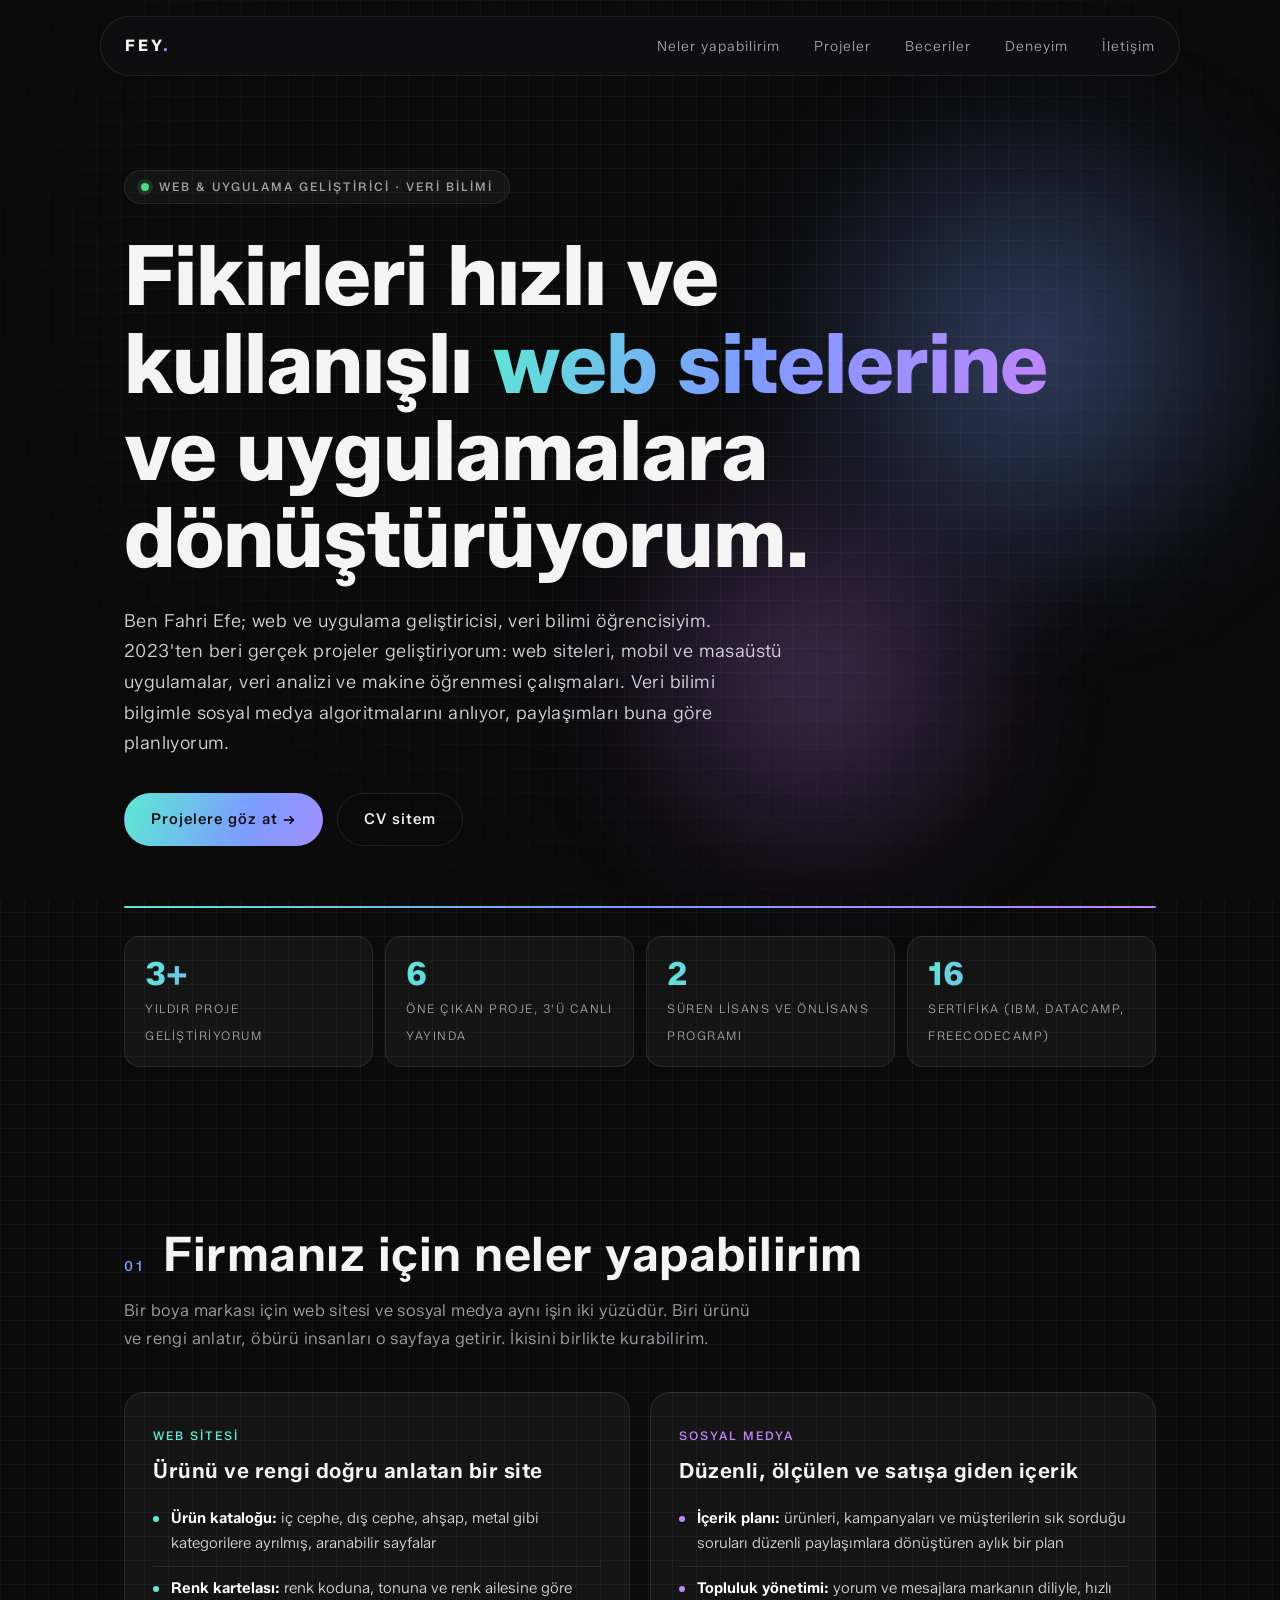
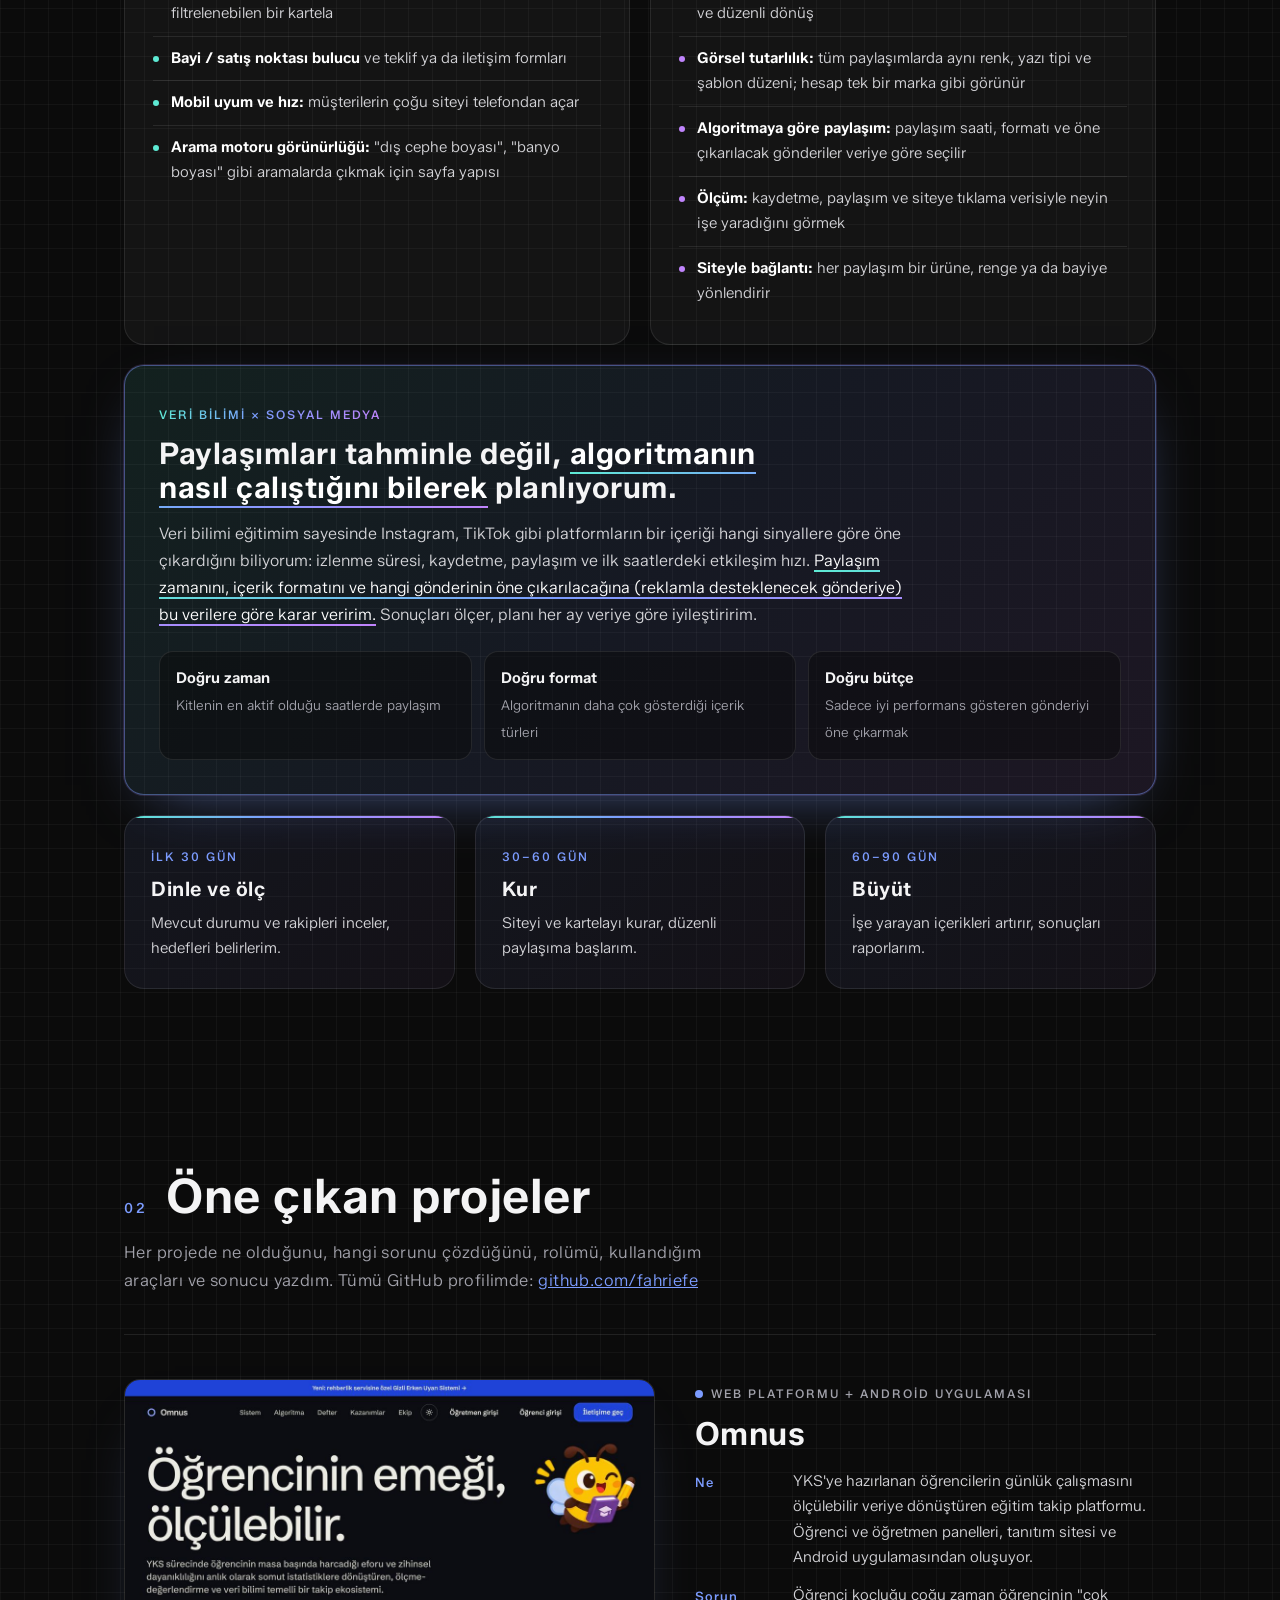
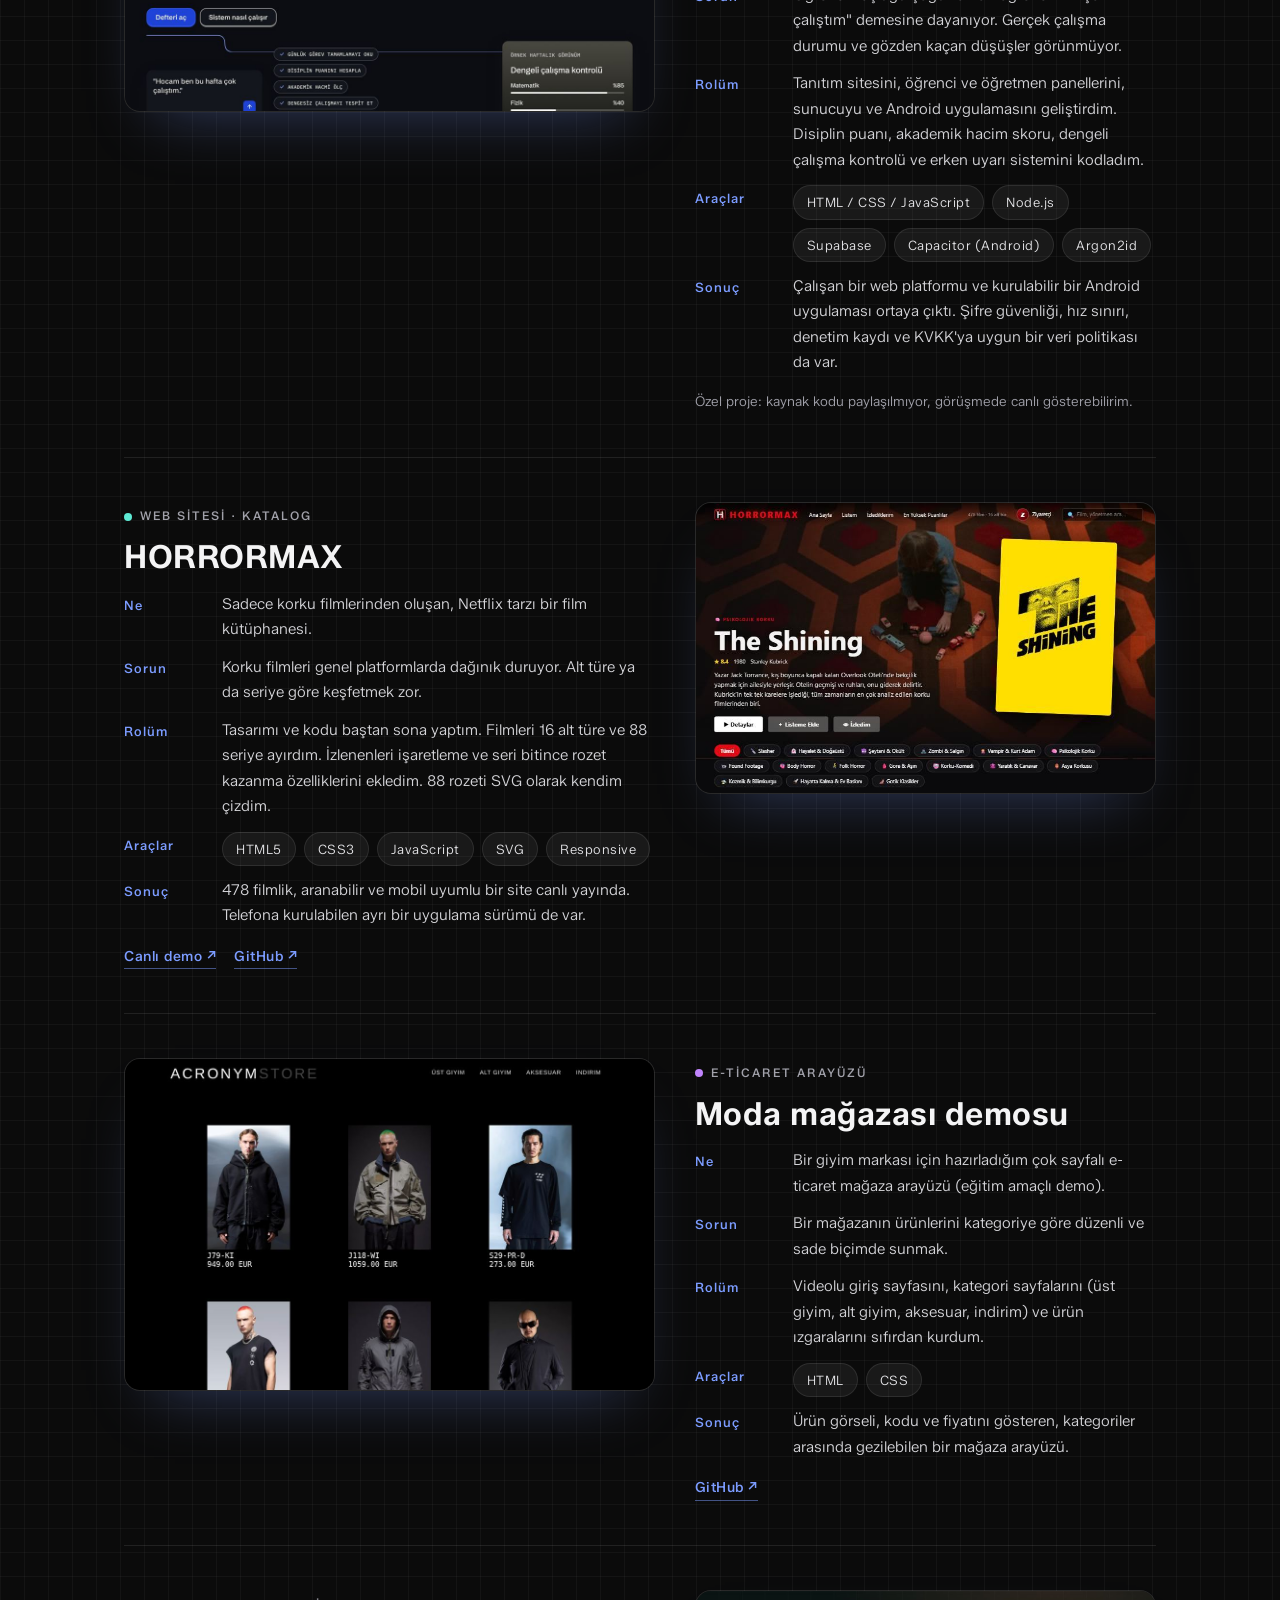
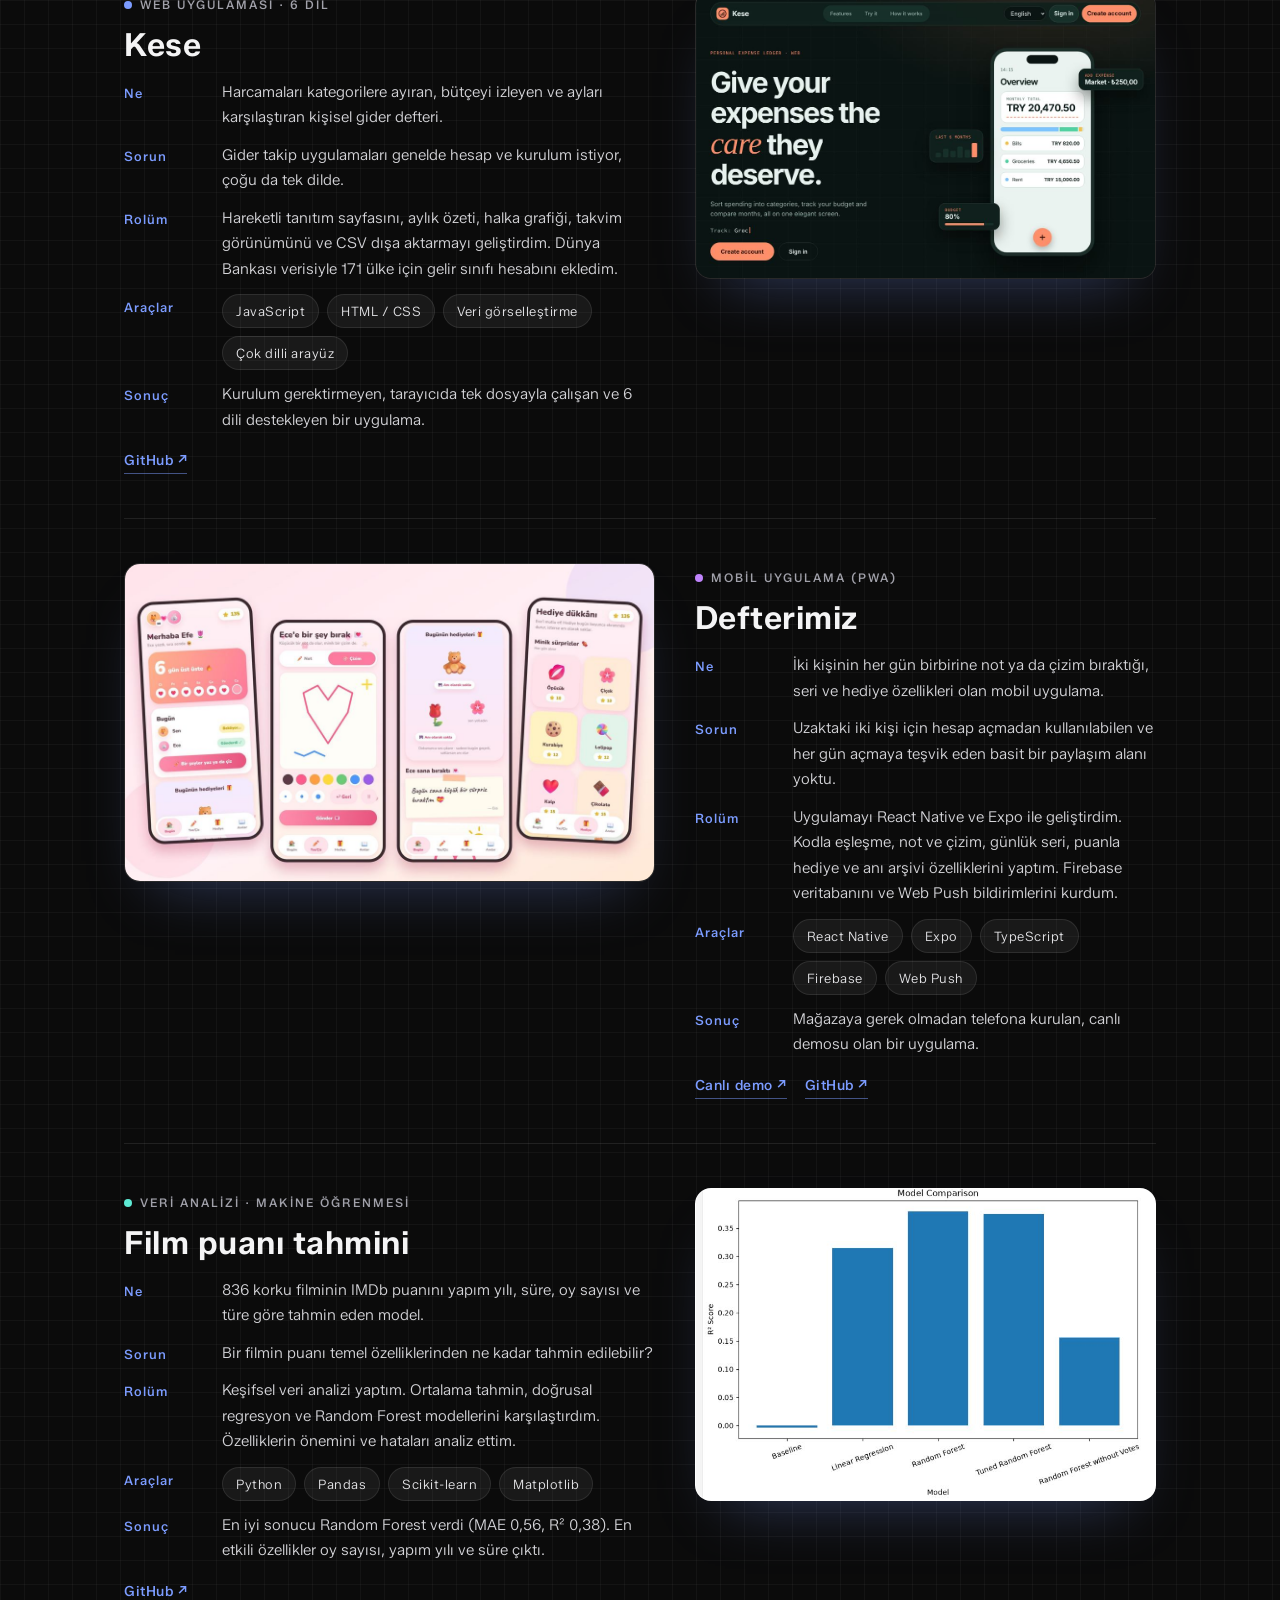
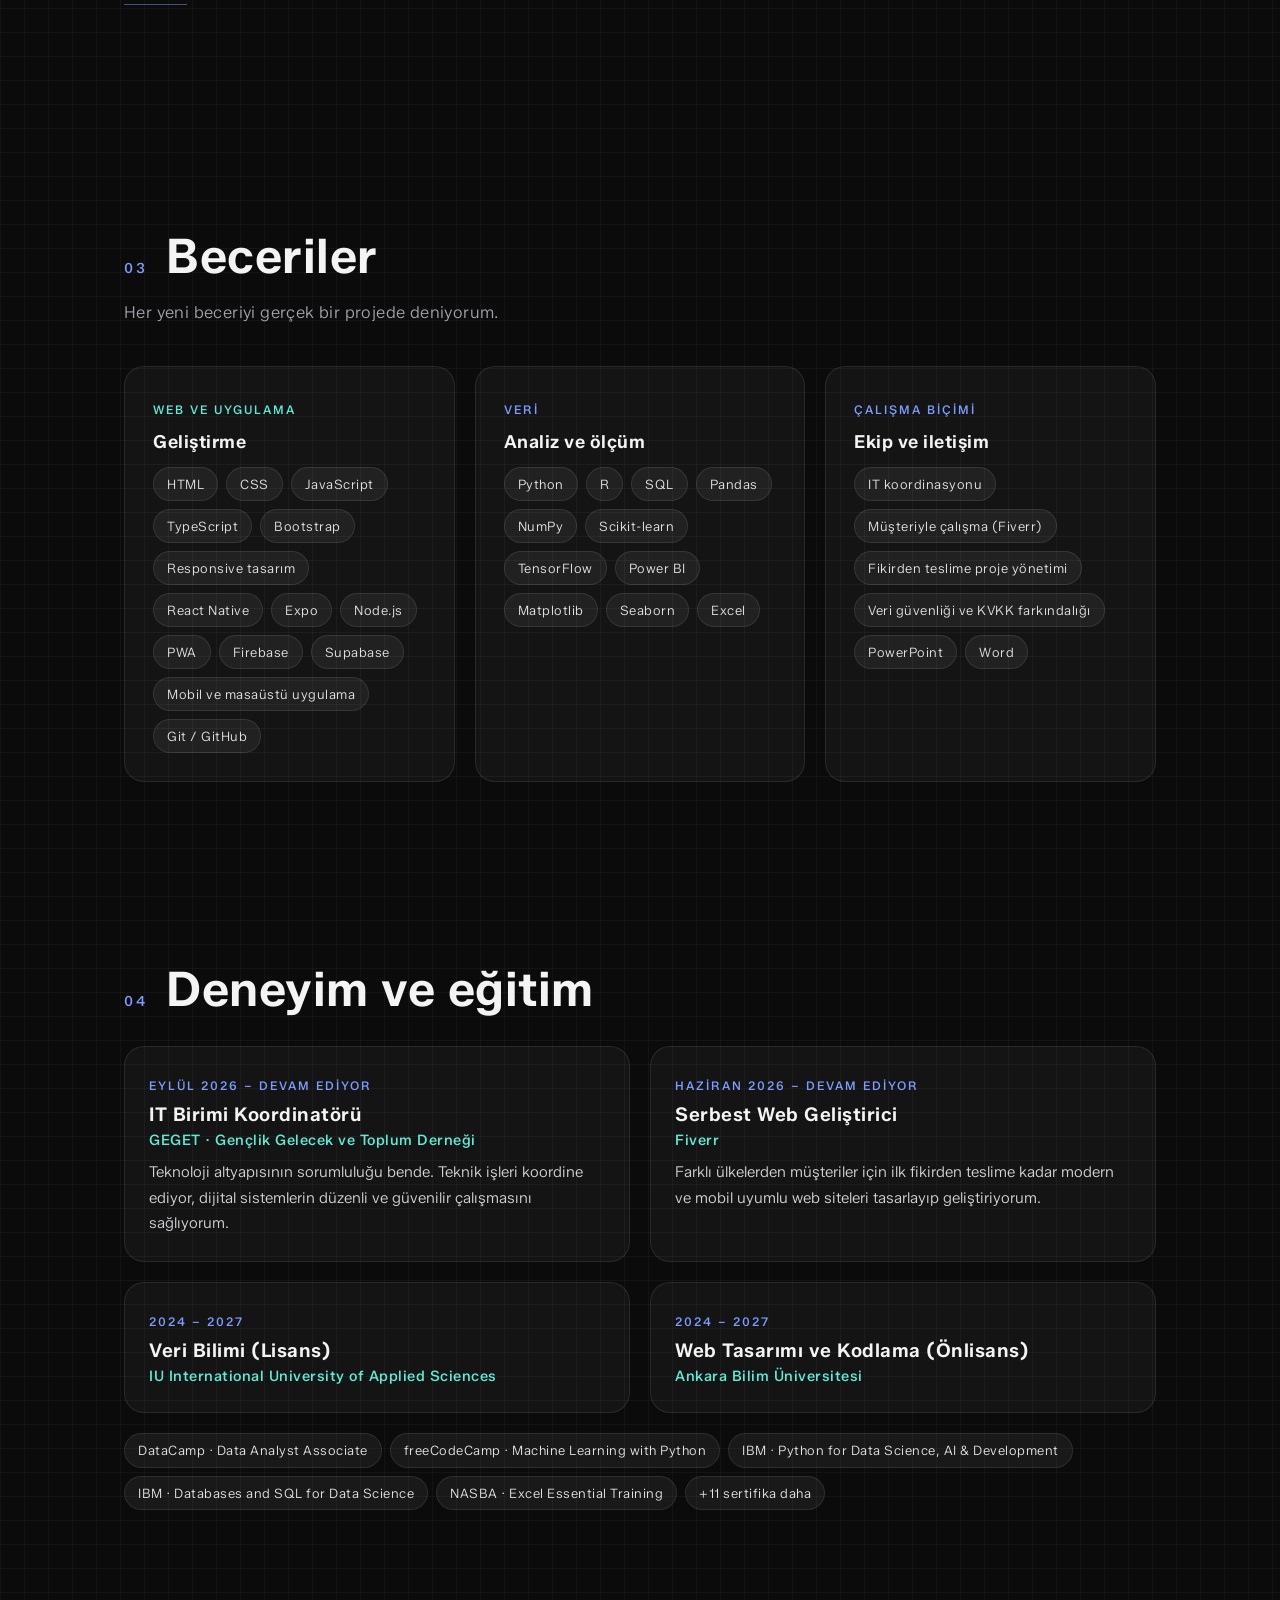
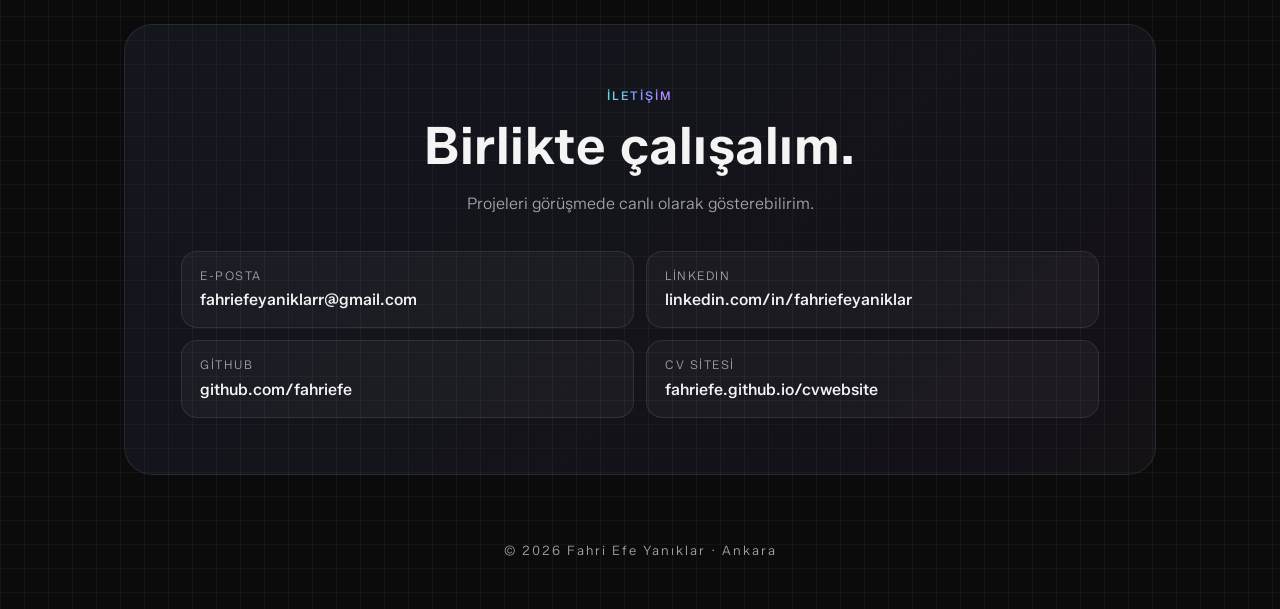
==== commit c2958277: "Use FEY. logo on portfolio page" ====
--- a/portfolyo/index.html
+++ b/portfolyo/index.html
@@ -37,7 +37,8 @@
   background:rgba(18,18,20,.6);backdrop-filter:blur(16px);-webkit-backdrop-filter:blur(16px);border:1px solid var(--border);border-radius:999px}
 nav .wrap{display:flex;align-items:center;justify-content:space-between;height:58px;padding:0 10px 0 14px;max-width:none}
 .brand{display:flex;align-items:center;gap:10px;font-weight:600;letter-spacing:1px;text-decoration:none;font-size:15px}
-.brand svg{width:30px;height:30px}
+.brand.logo{display:inline-block;font-weight:700;letter-spacing:3px;font-size:16px;padding-left:10px}
+.logo span{color:var(--a1)}
 nav ul{display:flex;gap:6px;list-style:none}
 nav ul a{text-decoration:none;padding:7px 14px;border-radius:999px;font-size:14px;letter-spacing:1px;color:var(--muted);transition:.25s}
 nav ul a:hover{color:#fff;background:rgba(255,255,255,.08)}
@@ -156,19 +157,7 @@
 <body>
 
 <nav><div class="wrap">
-  <a class="brand" href="#top"><svg xmlns="http://www.w3.org/2000/svg" viewBox="0 0 64 64" width="34" height="34" aria-label="FEY logosu">
-  <defs>
-    <linearGradient id="g" x1="0" y1="0" x2="1" y2="1">
-      <stop offset="0" stop-color="#5eead4"/>
-      <stop offset=".5" stop-color="#7c9cff"/>
-      <stop offset="1" stop-color="#c084fc"/>
-    </linearGradient>
-  </defs>
-  <rect width="64" height="64" rx="14" fill="#0b0b0b"/>
-  <rect x="1.5" y="1.5" width="61" height="61" rx="12.5" fill="none" stroke="#ffffff" stroke-opacity=".12" stroke-width="3"/>
-  <text x="30" y="43" text-anchor="middle" font-family="Arial, Helvetica, sans-serif" font-weight="800" font-size="25" letter-spacing="1" fill="#f4f4f5">FEY</text>
-  <circle cx="53" cy="40" r="3.6" fill="url(#g)"/>
-</svg>Fahri Efe Yanıklar</a>
+  <a class="brand logo" href="#top">FEY<span>.</span></a>
   <ul>
     <li><a href="#katki">Neler yapabilirim</a></li>
     <li><a href="#projeler">Projeler</a></li>
